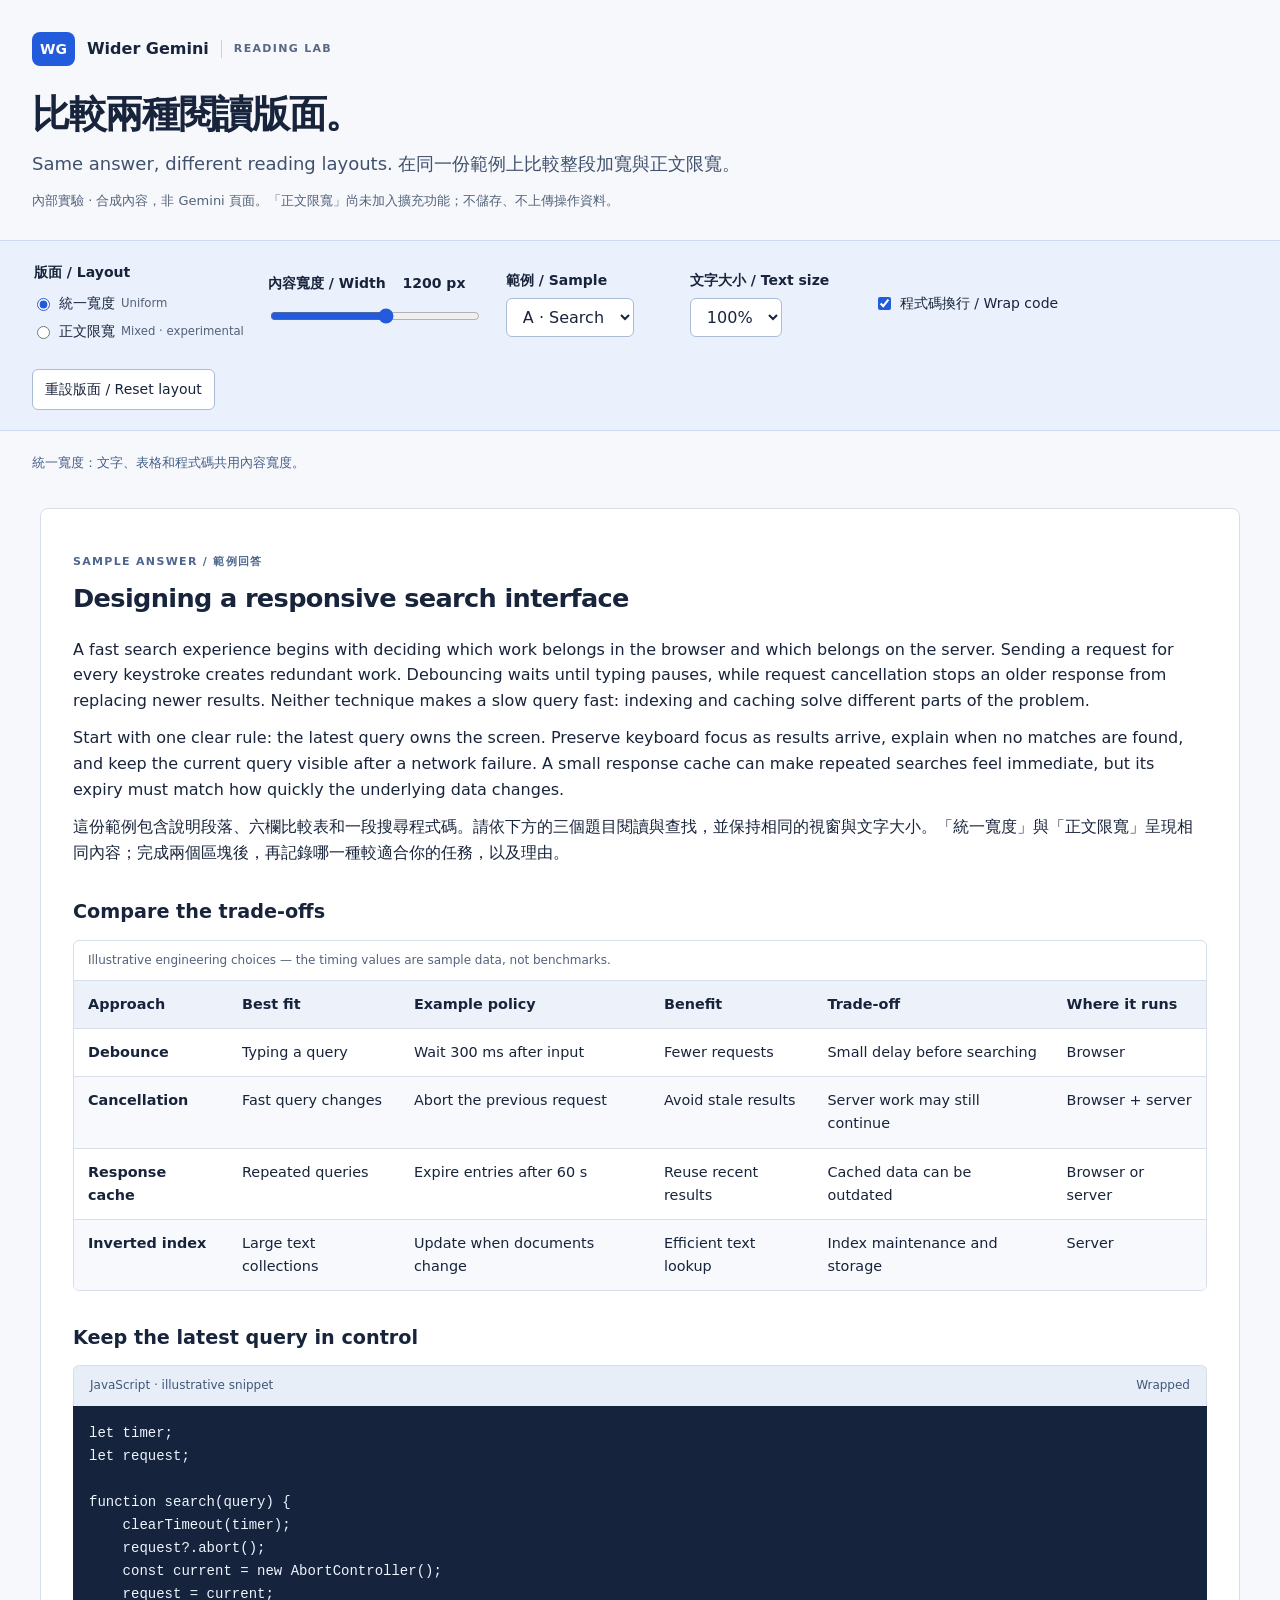
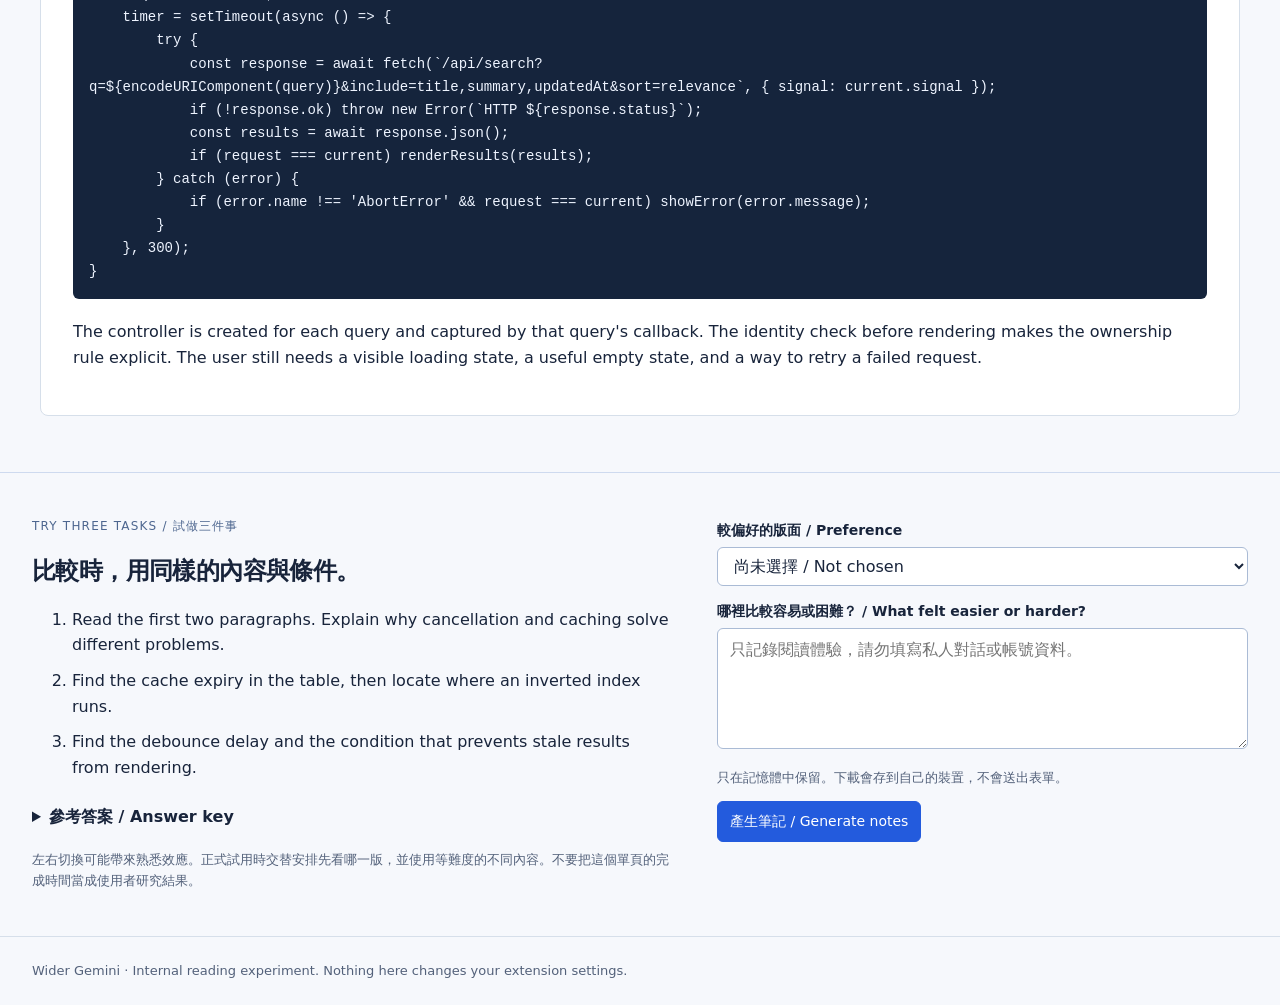
==== docs/lab/index.html @ a2b45827 "Release 2.8.0: task presets, reading density and six-language help" ====
<!doctype html>
<html lang="zh-Hant">
<head>
    <meta charset="utf-8">
    <meta name="viewport" content="width=device-width, initial-scale=1">
    <title>Wider Gemini · Reading lab</title>
    <link rel="stylesheet" href="lab.css">
    <script src="lab.js" defer></script>
</head>
<body>
    <a class="skip-link" href="#sample">跳到範例 / Skip to sample</a>
    <header class="page-header">
        <div class="brand"><span aria-hidden="true">WG</span> Wider Gemini <small>READING LAB</small></div>
        <h1>比較兩種閱讀版面。</h1>
        <p class="intro">Same answer, different reading layouts. 在同一份範例上比較整段加寬與正文限寬。</p>
        <p class="notice">內部實驗 · 合成內容，非 Gemini 頁面。「正文限寬」尚未加入擴充功能；不儲存、不上傳操作資料。</p>
    </header>

    <main>
        <section class="controls" aria-label="閱讀設定 / Reading settings">
            <fieldset>
                <legend>版面 / Layout</legend>
                <label class="choice"><input type="radio" name="layout" value="uniform" checked> 統一寬度 <small>Uniform</small></label>
                <label class="choice"><input type="radio" name="layout" value="mixed"> 正文限寬 <small>Mixed · experimental</small></label>
            </fieldset>
            <div class="control">
                <label for="width">內容寬度 / Width <output id="widthValue" for="width">1200 px</output></label>
                <input id="width" type="range" min="700" max="1600" step="50" value="1200">
            </div>
            <div class="control">
                <label for="sampleChoice">範例 / Sample</label>
                <select id="sampleChoice"><option value="a">A · Search</option><option value="b">B · Retry</option></select>
            </div>
            <div class="control">
                <label for="font">文字大小 / Text size</label>
                <select id="font"><option value="100">100%</option><option value="125">125%</option><option value="150">150%</option></select>
            </div>
            <label class="choice wrap-control"><input id="wrap" type="checkbox" checked> 程式碼換行 / Wrap code</label>
            <button id="reset" type="button">重設版面 / Reset layout</button>
        </section>
        <p class="status" id="layoutStatus" role="status">統一寬度：文字、表格和程式碼共用內容寬度。</p>

        <article id="sample" class="sample" tabindex="-1" aria-labelledby="sampleTitle">
            <div class="prose">
                <p class="eyebrow">SAMPLE ANSWER / 範例回答</p>
                <h2 id="sampleTitle">Designing a responsive search interface</h2>
                <p>A fast search experience begins with deciding which work belongs in the browser and which belongs on the server. Sending a request for every keystroke creates redundant work. Debouncing waits until typing pauses, while request cancellation stops an older response from replacing newer results. Neither technique makes a slow query fast: indexing and caching solve different parts of the problem.</p>
                <p>Start with one clear rule: the latest query owns the screen. Preserve keyboard focus as results arrive, explain when no matches are found, and keep the current query visible after a network failure. A small response cache can make repeated searches feel immediate, but its expiry must match how quickly the underlying data changes.</p>
                <p lang="zh-Hant">這份範例包含說明段落、六欄比較表和一段搜尋程式碼。請依下方的三個題目閱讀與查找，並保持相同的視窗與文字大小。「統一寬度」與「正文限寬」呈現相同內容；完成兩個區塊後，再記錄哪一種較適合你的任務，以及理由。</p>
            </div>

            <section aria-labelledby="tableTitle">
                <h3 id="tableTitle" class="prose">Compare the trade-offs</h3>
                <div class="table-scroll" tabindex="0" role="region" aria-label="Comparison table; scroll horizontally on narrow screens">
                    <table>
                        <caption>Illustrative engineering choices — the timing values are sample data, not benchmarks.</caption>
                        <thead><tr><th scope="col">Approach</th><th scope="col">Best fit</th><th scope="col">Example policy</th><th scope="col">Benefit</th><th scope="col">Trade-off</th><th scope="col">Where it runs</th></tr></thead>
                        <tbody>
                            <tr><th scope="row">Debounce</th><td>Typing a query</td><td>Wait 300 ms after input</td><td>Fewer requests</td><td>Small delay before searching</td><td>Browser</td></tr>
                            <tr><th scope="row">Cancellation</th><td>Fast query changes</td><td>Abort the previous request</td><td>Avoid stale results</td><td>Server work may still continue</td><td>Browser + server</td></tr>
                            <tr><th scope="row">Response cache</th><td>Repeated queries</td><td>Expire entries after 60 s</td><td>Reuse recent results</td><td>Cached data can be outdated</td><td>Browser or server</td></tr>
                            <tr><th scope="row">Inverted index</th><td>Large text collections</td><td>Update when documents change</td><td>Efficient text lookup</td><td>Index maintenance and storage</td><td>Server</td></tr>
                        </tbody>
                    </table>
                </div>
            </section>

            <section aria-labelledby="codeTitle">
                <h3 id="codeTitle" class="prose">Keep the latest query in control</h3>
                <div class="code-heading"><span>JavaScript · illustrative snippet</span><span id="wrapStatus">Wrapped</span></div>
                <pre tabindex="0" aria-label="JavaScript search example"><code>let timer;
let request;

function search(query) {
    clearTimeout(timer);
    request?.abort();
    const current = new AbortController();
    request = current;
    timer = setTimeout(async () =&gt; {
        try {
            const response = await fetch(`/api/search?q=${encodeURIComponent(query)}&amp;include=title,summary,updatedAt&amp;sort=relevance`, { signal: current.signal });
            if (!response.ok) throw new Error(`HTTP ${response.status}`);
            const results = await response.json();
            if (request === current) renderResults(results);
        } catch (error) {
            if (error.name !== 'AbortError' &amp;&amp; request === current) showError(error.message);
        }
    }, 300);
}</code></pre>
                <p class="prose">The controller is created for each query and captured by that query's callback. The identity check before rendering makes the ownership rule explicit. The user still needs a visible loading state, a useful empty state, and a way to retry a failed request.</p>
            </section>
        </article>

        <section class="evaluation" aria-labelledby="evaluationTitle">
            <div>
                <p class="eyebrow">TRY THREE TASKS / 試做三件事</p>
                <h2 id="evaluationTitle">比較時，用同樣的內容與條件。</h2>
                <ol id="taskList">
                    <li>Read the first two paragraphs. Explain why cancellation and caching solve different problems.</li>
                    <li>Find the cache expiry in the table, then locate where an inverted index runs.</li>
                    <li>Find the debounce delay and the condition that prevents stale results from rendering.</li>
                </ol>
                <details id="answers"><summary>參考答案 / Answer key</summary><p id="answerText">Cancellation avoids showing stale responses; caching reuses earlier results. Cache expiry: 60 s. Inverted index: server. Debounce: 300 ms. Render only when <code>request === current</code>.</p></details>
                <p class="muted">左右切換可能帶來熟悉效應。正式試用時交替安排先看哪一版，並使用等難度的不同內容。不要把這個單頁的完成時間當成使用者研究結果。</p>
            </div>
            <form id="feedback">
                <label for="preference">較偏好的版面 / Preference</label>
                <select id="preference"><option value="">尚未選擇 / Not chosen</option><option value="uniform">統一寬度 / Uniform</option><option value="mixed">正文限寬 / Mixed</option><option value="no-preference">沒有明顯差異 / No preference</option></select>
                <label for="notes">哪裡比較容易或困難？ / What felt easier or harder?</label>
                <textarea id="notes" rows="4" placeholder="只記錄閱讀體驗，請勿填寫私人對話或帳號資料。"></textarea>
                <p class="muted">只在記憶體中保留。下載會存到自己的裝置，不會送出表單。</p>
                <button type="submit" class="primary">產生筆記 / Generate notes</button>
                <p id="downloadStatus" role="status"></p>
                <div id="exportNotes" hidden>
                    <label for="notesPreview">可複製的 JSON / JSON to copy</label>
                    <textarea id="notesPreview" rows="8" readonly spellcheck="false"></textarea>
                    <a id="downloadNotes" download="wider-gemini-reading-notes.json">儲存 JSON / Save JSON</a>
                </div>
            </form>
        </section>
    </main>
    <template id="sampleB">
        <div class="prose">
            <p class="eyebrow">SAMPLE ANSWER / 範例回答 B</p>
            <h2 id="sampleTitle">Designing a reliable retry policy</h2>
            <p>A reliable network client begins with deciding which failures are temporary and which require a user to change something. Retrying every failed request creates redundant work. Backoff gives a busy service time to recover, while jitter keeps many clients from trying again together. Neither technique repairs an invalid request: input validation and a useful error message solve different parts of the problem.</p>
            <p>Start with one clear rule: stop when repeating the request cannot help. Preserve the user's input across temporary failures, explain when retries have ended, and provide a deliberate way to try again. A timeout can prevent a single attempt from waiting forever, but the total retry budget must also remain small enough for the task.</p>
            <p lang="zh-Hant">這份範例包含說明段落、六欄比較表和一段重試程式碼。請依下方的三個題目閱讀與查找，並保持相同的視窗與文字大小。「統一寬度」與「正文限寬」呈現相同內容；完成兩個區塊後，再記錄哪一種較適合你的任務，以及理由。</p>
        </div>
        <section aria-labelledby="tableTitle">
            <h3 id="tableTitle" class="prose">Compare the trade-offs</h3>
            <div class="table-scroll" tabindex="0" role="region" aria-label="Comparison table; scroll horizontally on narrow screens">
                <table>
                    <caption>Illustrative engineering choices — the timing values are sample data, not benchmarks.</caption>
                    <thead><tr><th scope="col">Approach</th><th scope="col">Best fit</th><th scope="col">Example policy</th><th scope="col">Benefit</th><th scope="col">Trade-off</th><th scope="col">Where it runs</th></tr></thead>
                    <tbody>
                        <tr><th scope="row">Backoff</th><td>Temporary overload</td><td>Start at 400 ms</td><td>Reduce retry pressure</td><td>Longer wait before recovery</td><td>Client</td></tr>
                        <tr><th scope="row">Jitter</th><td>Many concurrent clients</td><td>Add a random delay</td><td>Spread retry attempts</td><td>Timing becomes variable</td><td>Client</td></tr>
                        <tr><th scope="row">Timeout</th><td>A stalled request</td><td>Stop an attempt after 8 s</td><td>Bound the waiting time</td><td>May stop a slow success</td><td>Client</td></tr>
                        <tr><th scope="row">Rate limit</th><td>Protecting a busy service</td><td>Reject excess requests</td><td>Keep load manageable</td><td>Some requests must wait</td><td>Server gateway</td></tr>
                    </tbody>
                </table>
            </div>
        </section>
        <section aria-labelledby="codeTitle">
            <h3 id="codeTitle" class="prose">Stop when a retry cannot help</h3>
            <div class="code-heading"><span>JavaScript · illustrative snippet</span><span id="wrapStatus">Wrapped</span></div>
            <pre tabindex="0" aria-label="JavaScript retry example"><code>async function loadStatus(jobId) {
    for (let attempt = 0; attempt &lt; 3; attempt++) {
        try {
            const response = await fetch(`/api/jobs/${encodeURIComponent(jobId)}/status?include=progress,updatedAt,summary&amp;format=compact`, { signal: AbortSignal.timeout(8000) });
            if (response.ok) return await response.json();
            if (response.status &lt; 500) throw new Error('Request needs attention');
        } catch (error) {
            if (error.message === 'Request needs attention') throw error;
        }
        if (attempt === 2) break;
        const delay = 400 * (2 ** attempt) + Math.random() * 100;
        await new Promise(resolve =&gt; setTimeout(resolve, delay));
    }
    throw new Error('Retry budget exhausted');
}</code></pre>
            <p class="prose">This simplified example retries temporary failures within a fixed budget. It stops on a client-side status instead of silently repeating the same invalid request. A production client would decide which specific statuses and operations are retryable; this snippet is reading material, not a complete networking library.</p>
        </section>
    </template>
    <footer>Wider Gemini · Internal reading experiment. Nothing here changes your extension settings.</footer>
</body>
</html>
---- docs/lab/lab.css ----
:root {
    color-scheme: light;
    font-family: system-ui, -apple-system, BlinkMacSystemFont, "Segoe UI", sans-serif;
    color: #18243b;
    background: #f6f8fc;
    line-height: 1.6;
    --accent: #235bdd;
    --content-width: 1200px;
    --sample-font-size: 16px;
}
* { box-sizing: border-box; }
body { margin: 0; }
.page-header, .controls, .status, .evaluation, footer { max-width: 1440px; margin-inline: auto; }
.page-header { padding: 32px 32px 16px; }
.brand { display: flex; align-items: center; gap: 12px; font-weight: 700; }
.brand > span { border-radius: 8px; background: var(--accent); color: white; padding: 6px 8px; font-size: 14px; }
.brand small { border-left: 1px solid #c8d3e5; padding-left: 12px; color: #586782; letter-spacing: .12em; font-size: 11px; }
h1 { font-size: clamp(26px, 3vw, 40px); line-height: 1.25; margin: 24px 0 12px; letter-spacing: -.035em; }
h2 { font-size: 1.6em; line-height: 1.3; letter-spacing: -.025em; }
h3 { margin-block: 32px 12px; font-size: 1.2em; }
p { margin-block: 12px; }
.intro { font-size: 18px; color: #40516d; }
.notice, .muted, footer { font-size: 13px; color: #53617a; }
.notice { max-width: 100ch; }
.controls { display: flex; flex-wrap: wrap; gap: 24px; align-items: center; padding: 20px 32px; background: #eaf0fc; border-block: 1px solid #cedaef; }
fieldset { border: 0; padding: 0; margin: 0; }
legend, .control > label { font-weight: 650; margin-bottom: 6px; font-size: 14px; }
.choice { display: flex; align-items: center; gap: 6px; cursor: pointer; font-size: 14px; min-height: 28px; }
.choice small { color: #526079; }
.control { min-width: 160px; }
.control > label { display: block; }
output { font-variant-numeric: tabular-nums; margin-left: 12px; }
input, button, select, textarea { font: inherit; accent-color: var(--accent); }
input[type="range"] { width: 210px; max-width: 100%; display: block; min-height: 32px; }
select, button, textarea { border: 1px solid #aabbd5; border-radius: 6px; background: white; color: #18243b; padding: 8px 12px; }
button { cursor: pointer; min-height: 40px; font-size: 14px; }
button:hover { background: #e2eafa; border-color: var(--accent); }
button.primary { background: var(--accent); border-color: var(--accent); color: white; }
button.primary:hover { background: #1647b4; }
:focus-visible { outline: 3px solid #1764e8; outline-offset: 3px; }
.status { padding: 10px 32px; color: #465e87; font-size: 13px; }
.sample { width: min(var(--content-width), calc(100% - 64px)); margin: 24px auto 56px; background: white; padding: 32px; border: 1px solid #d6dfea; border-radius: 8px; font-size: var(--sample-font-size); }
.sample .eyebrow { font-size: 11px; font-weight: 700; color: #4d668f; letter-spacing: .12em; }
.prose { max-width: 100%; margin-inline: auto; }
.mixed .prose { max-width: 72ch; }
.sample > .prose > h2 { margin-top: 8px; }
.table-scroll { overflow-x: auto; border: 1px solid #d6dfea; border-radius: 6px; }
table { border-collapse: collapse; width: 100%; min-width: 840px; font-size: .9em; }
caption { text-align: left; padding: 10px 14px; color: #53617a; font-size: 12px; }
th, td { text-align: left; padding: 12px 14px; border-top: 1px solid #d6dfea; vertical-align: top; }
thead th { background: #edf2fa; white-space: nowrap; }
tbody th { font-weight: 600; }
tbody tr:nth-child(even) { background: #f7f9fc; }
.code-heading { display: flex; justify-content: space-between; gap: 16px; padding: 10px 16px; background: #e8eef8; border: 1px solid #d6dfea; border-bottom: 0; border-radius: 6px 6px 0 0; font-size: 12px; color: #405779; }
pre { margin: 0 0 20px; padding: 16px; background: #15243c; color: #eef4ff; border-radius: 0 0 6px 6px; overflow-x: auto; font: .875em/1.65 Consolas, "Cascadia Code", monospace; white-space: pre-wrap; overflow-wrap: anywhere; }
.nowrap pre { white-space: pre; overflow-wrap: normal; }
code { font-family: Consolas, "Cascadia Code", monospace; }
.evaluation { display: grid; grid-template-columns: 1.2fr 1fr; gap: 48px; padding: 32px; border-top: 1px solid #cedaef; }
.evaluation h2 { font-size: 24px; }
.evaluation .eyebrow { font-size: 12px; color: #4d668f; letter-spacing: .1em; }
li { margin-bottom: 10px; }
summary { cursor: pointer; font-weight: 600; padding-block: 8px; }
form > label { display: block; font-weight: 600; margin: 14px 0 6px; font-size: 14px; }
form select, textarea { width: 100%; }
textarea { resize: vertical; }
#exportNotes label { display: block; font-size: 14px; font-weight: 600; margin-bottom: 6px; }
#notesPreview { font: 12px/1.5 Consolas, "Cascadia Code", monospace; }
#downloadNotes { display: inline-block; color: var(--accent); padding-block: 8px; }
footer { border-top: 1px solid #d6dfea; padding: 24px 32px; }
.skip-link { position: absolute; top: -100px; left: 24px; background: white; padding: 12px; z-index: 2; }
.skip-link:focus { top: 8px; }
@media (max-width: 700px) {
    .page-header, .controls, .status, .evaluation, footer { padding-inline: 20px; }
    .controls { gap: 18px; }
    .sample { width: calc(100% - 24px); padding: 20px; margin-top: 16px; }
    .evaluation { grid-template-columns: 1fr; gap: 16px; }
    .brand { gap: 8px; }
    .brand small { font-size: 10px; }
}
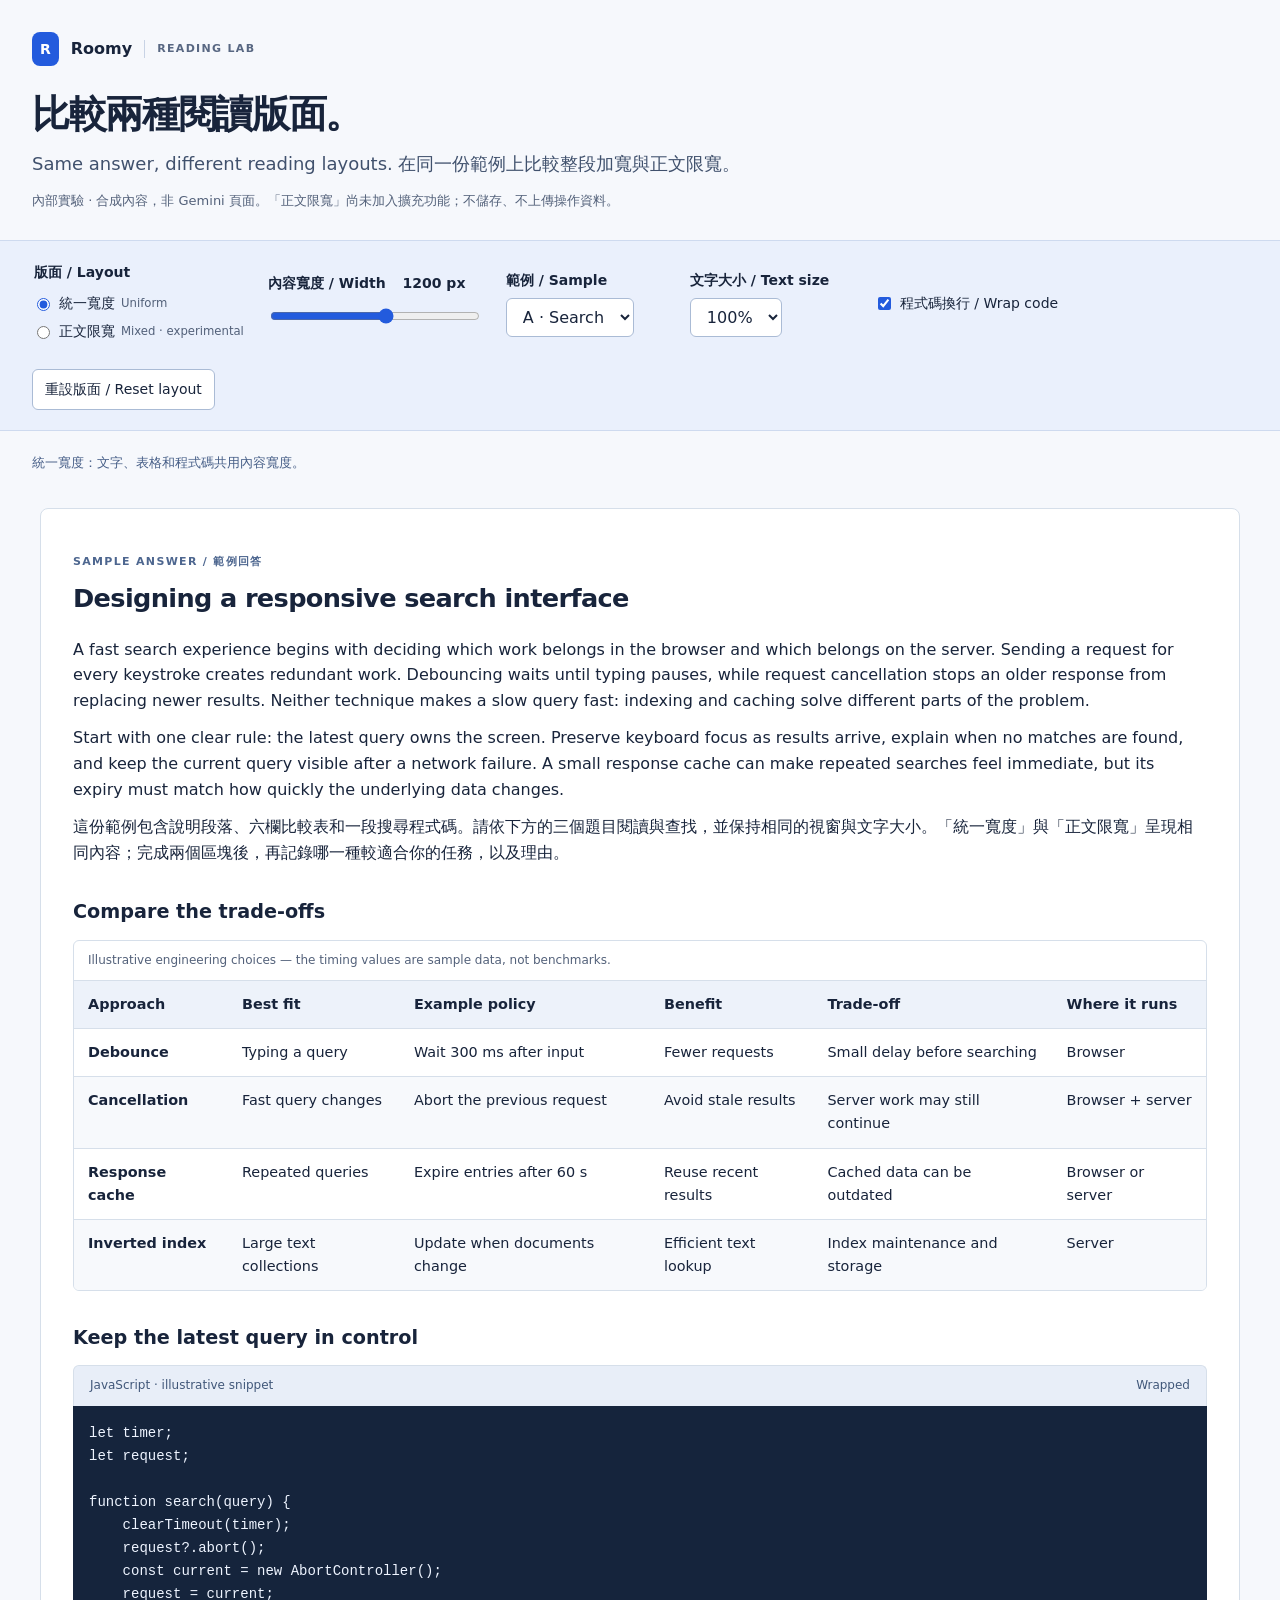
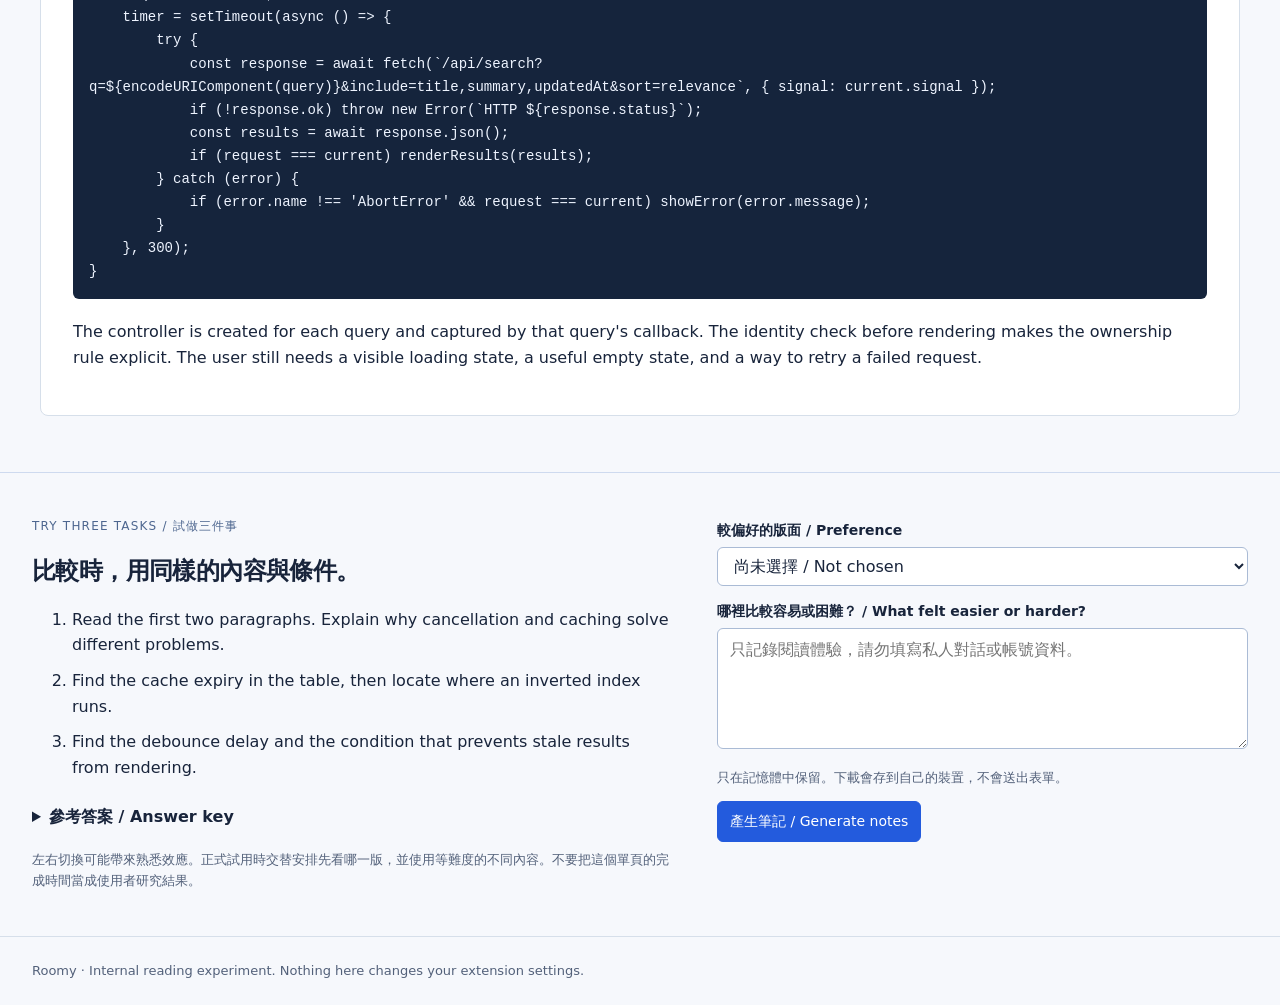
==== commit 156df078: "docs(project): describe both sites and the Roomy name - READMEs: reading settings and task presets a" ====
--- a/docs/lab/index.html
+++ b/docs/lab/index.html
@@ -3,14 +3,14 @@
 <head>
     <meta charset="utf-8">
     <meta name="viewport" content="width=device-width, initial-scale=1">
-    <title>Wider Gemini · Reading lab</title>
+    <title>Roomy · Reading lab</title>
     <link rel="stylesheet" href="lab.css">
     <script src="lab.js" defer></script>
 </head>
 <body>
     <a class="skip-link" href="#sample">跳到範例 / Skip to sample</a>
     <header class="page-header">
-        <div class="brand"><span aria-hidden="true">WG</span> Wider Gemini <small>READING LAB</small></div>
+        <div class="brand"><span aria-hidden="true">R</span> Roomy <small>READING LAB</small></div>
         <h1>比較兩種閱讀版面。</h1>
         <p class="intro">Same answer, different reading layouts. 在同一份範例上比較整段加寬與正文限寬。</p>
         <p class="notice">內部實驗 · 合成內容，非 Gemini 頁面。「正文限寬」尚未加入擴充功能；不儲存、不上傳操作資料。</p>
@@ -163,6 +163,6 @@
             <p class="prose">This simplified example retries temporary failures within a fixed budget. It stops on a client-side status instead of silently repeating the same invalid request. A production client would decide which specific statuses and operations are retryable; this snippet is reading material, not a complete networking library.</p>
         </section>
     </template>
-    <footer>Wider Gemini · Internal reading experiment. Nothing here changes your extension settings.</footer>
+    <footer>Roomy · Internal reading experiment. Nothing here changes your extension settings.</footer>
 </body>
 </html>
